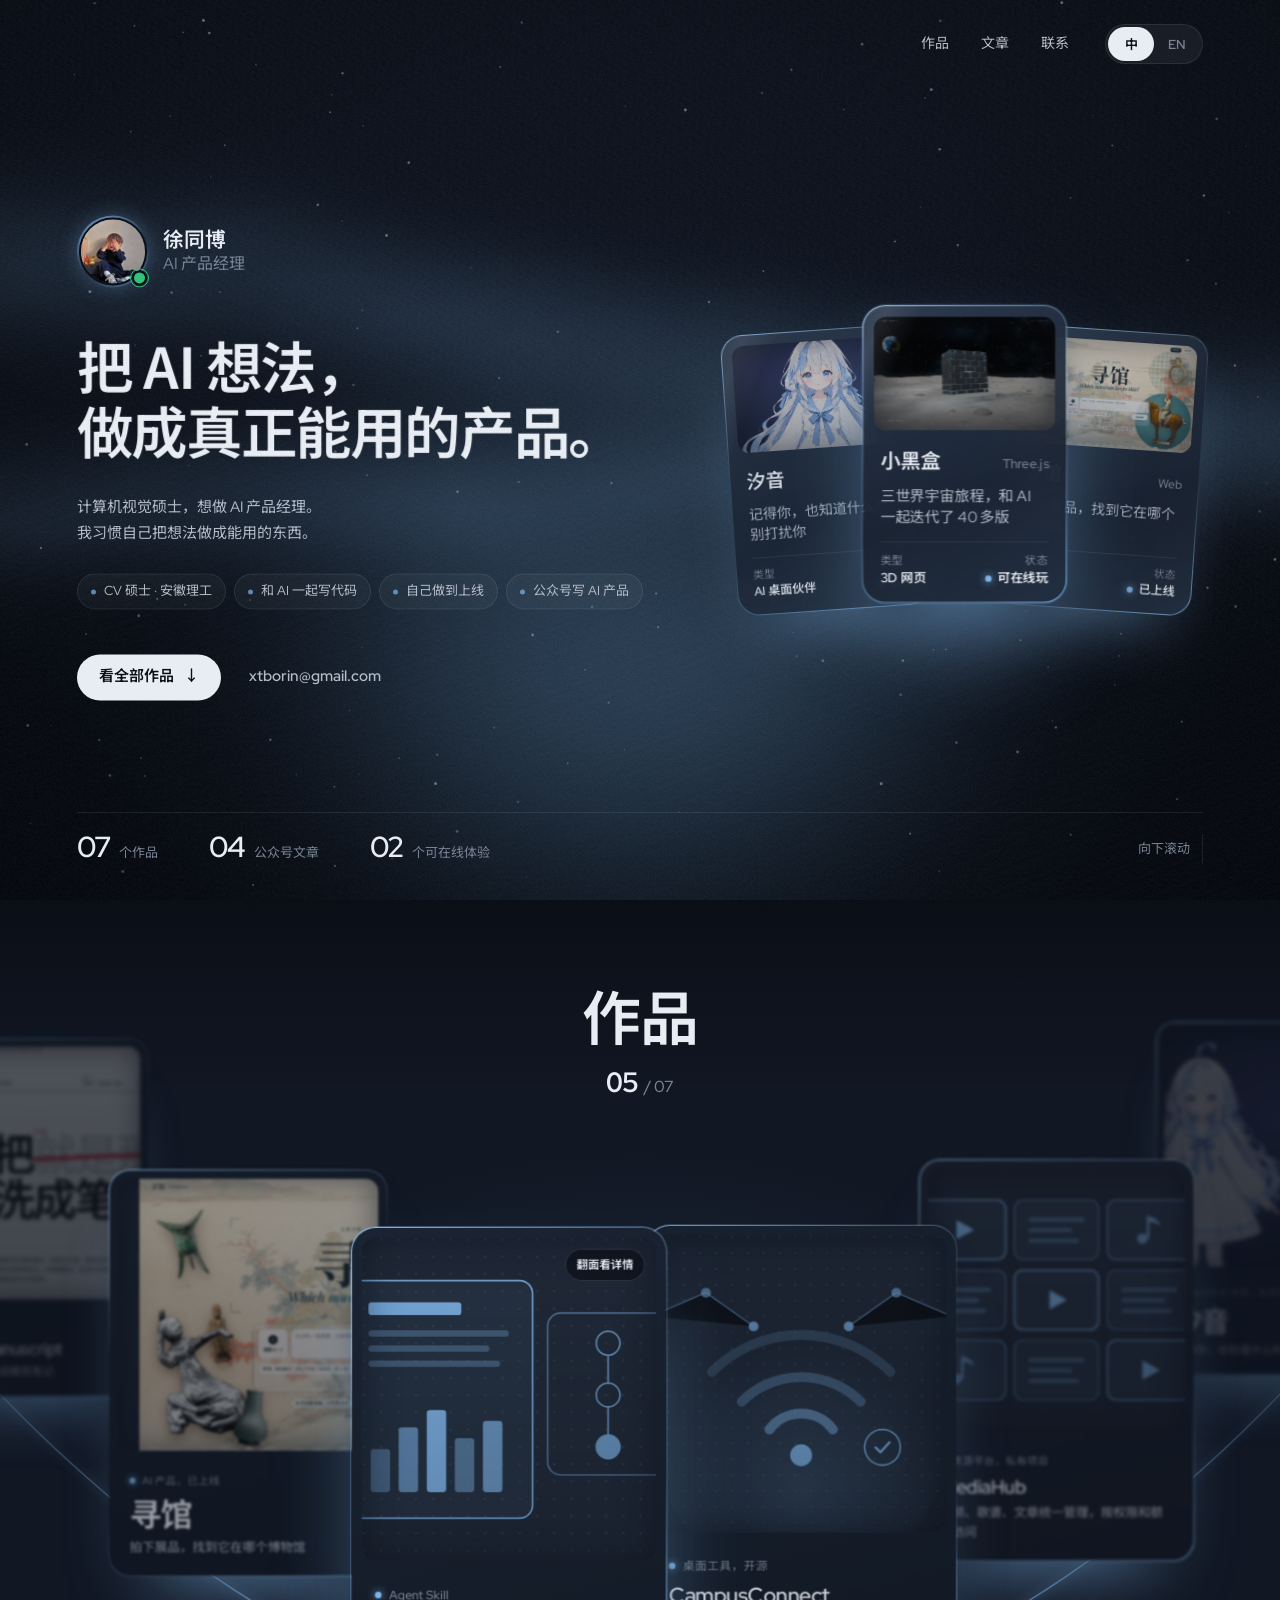
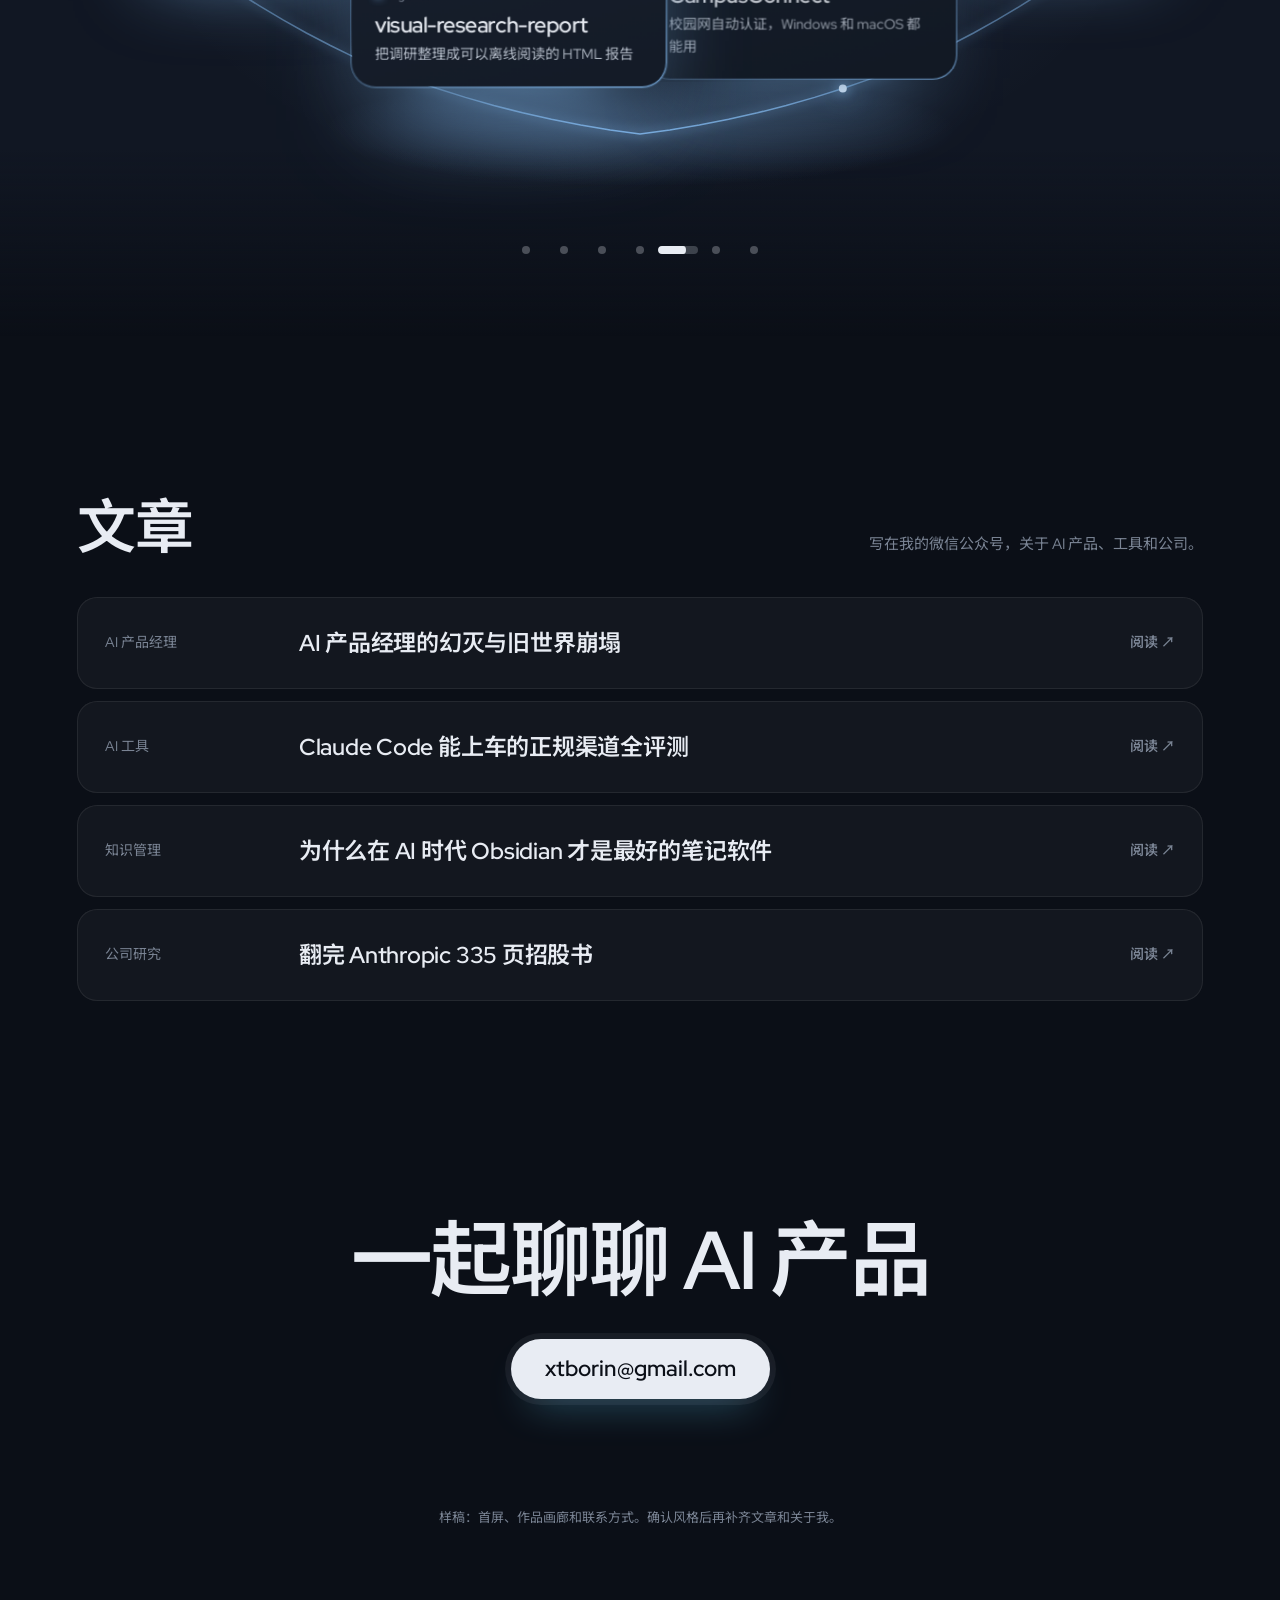
==== index.html @ d0016b47 "Merge latest personal website into profile repository" ====
<!doctype html>
<html lang="zh-CN" data-lang="zh">
<head>
  <meta charset="UTF-8">
  <meta name="viewport" content="width=device-width, initial-scale=1">
  <meta name="theme-color" content="#0B0F17">
  <title>徐同博 · AI 产品经理</title>
  <link rel="icon" href="assets/favicon.svg" type="image/svg+xml">
  <link rel="stylesheet" href="preview.css">
  <script>
    (function () {
      var q = new URLSearchParams(location.search).get('lang'), saved = null;
      try { saved = localStorage.getItem('lang'); } catch (e) {}
      var lang = (q || saved) === 'en' ? 'en' : 'zh';
      document.documentElement.dataset.lang = lang;
      document.documentElement.lang = lang === 'en' ? 'en' : 'zh-CN';
    })();
  </script>
  <script src="preview.js" defer></script>
</head>
<body>
  <canvas class="gl" aria-hidden="true"></canvas>
  <canvas class="stars" aria-hidden="true"></canvas>
  <div class="cursor" aria-hidden="true"><span class="cursor-dot"></span><span class="cursor-ring"><b class="cursor-label"></b></span></div>

  <header class="bar">
    <nav class="nav" aria-label="主导航">
      <a href="#work" data-i18n="navWork">作品</a>
      <a href="#writing" data-i18n="navWriting">文章</a>
      <a href="#contact" data-i18n="navContact">联系</a>
    </nav>
    <div class="lang" role="group" aria-label="语言 / Language">
      <span class="lang-thumb" aria-hidden="true"></span>
      <button type="button" data-set-lang="zh" aria-pressed="true">中</button>
      <button type="button" data-set-lang="en" aria-pressed="false">EN</button>
    </div>
  </header>

  <main id="top">
    <!-- 首屏：左侧是我（头像、定位、简介、标签），右侧是三张主打作品卡 -->
    <section class="hero">
      <div class="hero-left">
        <div class="hero-id">
          <span class="avatar-wrap"><img class="avatar" src="assets/avatar.jpg" alt="" width="64" height="64"><span class="pulse" aria-hidden="true"></span></span>
          <p><b data-i18n="brand">徐同博</b><span data-i18n="roleShort">AI 产品经理</span></p>
        </div>
        <h1 class="hero-title" data-i18n="headline">把 AI 想法，
做成真正能用的产品。</h1>
        <p class="hero-lead" data-i18n="lead">计算机视觉硕士，想做 AI 产品经理。
我习惯自己把想法做成能用的东西。</p>
        <ul class="tags">
          <li data-i18n="tag1">CV 硕士 · 安徽理工</li>
          <li data-i18n="tag2">和 AI 一起写代码</li>
          <li data-i18n="tag3">自己做到上线</li>
          <li data-i18n="tag4">公众号写 AI 产品</li>
        </ul>
        <div class="hero-actions">
          <a class="more-link" href="#work"><span data-i18n="ctaWork">看全部作品</span><i aria-hidden="true">↓</i></a>
          <a class="hero-mail" href="mailto:xtborin@gmail.com">xtborin@gmail.com</a>
        </div>
      </div>

      <div class="hero-strip">
        <ul class="stats">
          <li><b>07</b><span data-i18n="stWork">个作品</span></li>
          <li><b>04</b><span data-i18n="stWrite">公众号文章</span></li>
          <li><b>02</b><span data-i18n="stLive">个可在线体验</span></li>
        </ul>
        <a class="scroll-cue" href="#work"><span data-i18n="scrollCue">向下滚动</span><i aria-hidden="true"></i></a>
      </div>

      <div class="fan" aria-label="主打作品">
        <a class="gcard g-violet" href="#w-xiyin">
          <span class="gc-thumb gc-figure"><img src="assets/projects/xiyin.webp" alt="" width="619" height="1100" draggable="false"></span>
          <span class="gc-top"><b data-i18n="xyTitle">汐音</b><span class="gc-no">macOS</span></span>
          <span class="gc-mid" data-i18n="xyLine">记得你，也知道什么时候别打扰你</span>
          <span class="gc-meta"><span><small data-i18n="kType">类型</small><span data-i18n="tXy">AI 桌面伙伴</span></span><span><small data-i18n="kState">状态</small><em data-i18n="sPrivate">私有</em></span></span>
        </a>
        <a class="gcard g-silver" href="#w-heybox">
          <span class="gc-thumb"><img src="assets/projects/heybox-moon.webp" alt="" width="1600" height="1000" draggable="false"></span>
          <span class="gc-top"><b data-i18n="hbTitle">小黑盒</b><span class="gc-no">Three.js</span></span>
          <span class="gc-mid" data-i18n="hbLine">三世界宇宙旅程，和 AI 一起迭代了 40 多版</span>
          <span class="gc-meta"><span><small data-i18n="kType">类型</small><span data-i18n="tHb">3D 网页</span></span><span><small data-i18n="kState">状态</small><em data-i18n="sPlay">可在线玩</em></span></span>
        </a>
        <a class="gcard g-aqua" href="#w-xunguan">
          <span class="gc-thumb"><img src="assets/projects/xunguan-home.webp" alt="" width="1600" height="1000" draggable="false"></span>
          <span class="gc-top"><b data-i18n="xgTitle">寻馆</b><span class="gc-no">Web</span></span>
          <span class="gc-mid" data-i18n="xgLine">拍下展品，找到它在哪个博物馆</span>
          <span class="gc-meta"><span><small data-i18n="kType">类型</small><span data-i18n="tXg">AI 产品</span></span><span><small data-i18n="kState">状态</small><em data-i18n="sLive">已上线</em></span></span>
        </a>
</div>

    </section>

    <!-- 横向画廊：每个作品一张渐变玻璃卡 -->
    <section class="gallery" id="work" aria-labelledby="work-title">
      <div class="gallery-sticky">
        <div class="gallery-head">
          <h2 id="work-title" data-i18n="workTitle">作品</h2>
          <p class="counter" aria-hidden="true"><b class="counter-now">01</b><span>/ 07</span></p>
        </div>
        <svg class="rail" aria-hidden="true"><defs><linearGradient id="railg" x1="0" x2="1"><stop offset="0" stop-color="#7FB4E8" stop-opacity="0"/><stop offset=".5" stop-color="#7FB4E8" stop-opacity=".9"/><stop offset="1" stop-color="#7FB4E8" stop-opacity="0"/></linearGradient></defs><path class="rail-glow"/><path class="rail-path"/><circle class="rail-dot" r="4"/></svg>
        <div class="track">
          <article class="card card-lg g-violet" id="w-xiyin" data-key="xiyin" tabindex="0">
            <figure class="card-media media-figure"><img src="assets/projects/xiyin.webp" alt="" width="619" height="1100" draggable="false"></figure>
            <div class="card-text">
              <p class="card-tag" data-i18n="xyTag">macOS AI 伙伴，私有项目</p>
              <h3 data-i18n="xyTitle">汐音</h3>
              <p data-i18n="xyLine">记得你，也知道什么时候别打扰你</p>
            </div>
          </article>
          <article class="card card-lg g-silver" id="w-heybox" data-key="heybox" tabindex="0">
            <figure class="card-media"><img src="assets/projects/heybox-moon.webp" alt="" width="1600" height="1000" draggable="false"></figure>
            <div class="card-text">
              <p class="card-tag" data-i18n="hbTag">3D 网页，可在线玩</p>
              <h3 data-i18n="hbTitle">小黑盒</h3>
              <p data-i18n="hbLine">三世界宇宙旅程，和 AI 一起迭代了 40 多版</p>
            </div>
          </article>
          <article class="card g-pink" id="w-lecture" data-key="lecture" tabindex="0">
            <figure class="card-media"><img src="assets/projects/lecture-hero.webp" alt="" width="1600" height="1000" draggable="false"></figure>
            <div class="card-text">
              <p class="card-tag">Agent Skill</p>
              <h3>lecture-manuscript</h3>
              <p data-i18n="lmLine">把课堂逐字稿洗成精简笔记</p>
            </div>
          </article>
          <article class="card card-lg g-aqua" id="w-xunguan" data-key="xunguan" tabindex="0">
            <figure class="card-media"><img src="assets/projects/xunguan-home.webp" alt="" width="1600" height="1000" draggable="false"></figure>
            <div class="card-text">
              <p class="card-tag" data-i18n="xgTag">AI 产品，已上线</p>
              <h3 data-i18n="xgTitle">寻馆</h3>
              <p data-i18n="xgLine">拍下展品，找到它在哪个博物馆</p>
            </div>
          </article>
          <article class="card card-type g-lime" id="w-report" data-key="report" tabindex="0">
            <figure class="card-media cover-svg" aria-hidden="true"><svg viewBox="0 0 400 300" preserveAspectRatio="xMidYMid slice"><defs><pattern id="dotg1" width="16" height="16" patternUnits="userSpaceOnUse"><circle cx="2" cy="2" r="1" fill="#7FB4E8" opacity=".18"/></pattern></defs><rect width="400" height="300" fill="url(#dotg1)"/>
<g fill="none" stroke="#7FB4E8" stroke-width="1.5"><rect x="52" y="40" width="170" height="220" rx="12" fill="rgba(127,180,232,.06)"/><rect x="236" y="70" width="112" height="150" rx="12" opacity=".55"/></g>
<rect x="70" y="60" width="86" height="12" rx="3" fill="#7FB4E8"/><g fill="#7FB4E8" opacity=".35"><rect x="70" y="86" width="130" height="6" rx="3"/><rect x="70" y="100" width="112" height="6" rx="3"/><rect x="70" y="114" width="122" height="6" rx="3"/></g>
<g fill="#7FB4E8"><rect x="72" y="196" width="18" height="40" rx="3" opacity=".45"/><rect x="98" y="176" width="18" height="60" rx="3" opacity=".7"/><rect x="124" y="160" width="18" height="76" rx="3"/><rect x="150" y="186" width="18" height="50" rx="3" opacity=".55"/><rect x="176" y="170" width="18" height="66" rx="3" opacity=".8"/></g>
<g stroke="#7FB4E8" stroke-width="1.5" fill="none" opacity=".8"><circle cx="292" cy="98" r="11"/><circle cx="292" cy="146" r="11"/><circle cx="292" cy="194" r="11" fill="#7FB4E8"/><path d="M292 109v26M292 157v26"/></g></svg></figure>
            <div class="card-text">
              <p class="card-tag">Agent Skill</p>
              <h3>visual-research-report</h3>
              <p data-i18n="vrLine">把调研整理成可以离线阅读的 HTML 报告</p>
            </div>
          </article>
          <article class="card card-type g-yellow" id="w-campus" data-key="campus" tabindex="0">
            <figure class="card-media cover-svg" aria-hidden="true"><svg viewBox="0 0 400 300" preserveAspectRatio="xMidYMid slice"><defs><pattern id="dotg2" width="16" height="16" patternUnits="userSpaceOnUse"><circle cx="2" cy="2" r="1" fill="#7FB4E8" opacity=".18"/></pattern><radialGradient id="wg" cx="50%" cy="70%" r="50%"><stop offset="0" stop-color="#7FB4E8" stop-opacity=".22"/><stop offset="1" stop-color="#7FB4E8" stop-opacity="0"/></radialGradient></defs><rect width="400" height="300" fill="url(#dotg2)"/><circle cx="200" cy="200" r="150" fill="url(#wg)"/>
<g fill="none" stroke="#7FB4E8" stroke-linecap="round"><path d="M140 168a85 85 0 0 1 120 0" stroke-width="10" opacity=".35"/><path d="M110 138a127 127 0 0 1 180 0" stroke-width="10" opacity=".22"/><path d="M168 196a40 40 0 0 1 64 0" stroke-width="10" opacity=".6"/></g><circle cx="200" cy="222" r="11" fill="#7FB4E8"/>
<g stroke="#7FB4E8" stroke-width="1.3" opacity=".55"><path d="M48 82L104 58L152 92M248 92L296 58L352 82"/></g><g fill="#7FB4E8"><circle cx="48" cy="82" r="5"/><circle cx="104" cy="58" r="5" opacity=".6"/><circle cx="152" cy="92" r="5" opacity=".8"/><circle cx="248" cy="92" r="5" opacity=".8"/><circle cx="296" cy="58" r="5" opacity=".6"/><circle cx="352" cy="82" r="5"/></g>
<g transform="translate(282 214)"><circle r="18" fill="none" stroke="#7FB4E8" stroke-width="1.5"/><path d="M-7 0l5 5l9-10" fill="none" stroke="#7FB4E8" stroke-width="2.4" stroke-linecap="round" stroke-linejoin="round"/></g></svg></figure>
            <div class="card-text">
              <p class="card-tag" data-i18n="ccTag">桌面工具，开源</p>
              <h3>CampusConnect</h3>
              <p data-i18n="ccLine">校园网自动认证，Windows 和 macOS 都能用</p>
            </div>
          </article>
          <article class="card card-type g-mist" data-key="media" tabindex="0">
            <figure class="card-media cover-svg" aria-hidden="true"><svg viewBox="0 0 400 300" preserveAspectRatio="xMidYMid slice"><rect x="46" y="36" width="96" height="68" rx="10" fill="rgba(127,180,232,.07)" stroke="#7FB4E8" stroke-opacity=".9" stroke-width="1.4"/><path d="M86 59L106 70L86 81Z" fill="#7FB4E8" opacity=".9"/><rect x="152" y="36" width="96" height="68" rx="10" fill="rgba(127,180,232,.07)" stroke="#7FB4E8" stroke-opacity=".45" stroke-width="1.4"/><g fill="#7FB4E8" opacity="0.32"><rect x="168" y="56" width="64" height="5" rx="2.5"/><rect x="168" y="68" width="50" height="5" rx="2.5"/><rect x="168" y="80" width="58" height="5" rx="2.5"/></g><rect x="258" y="36" width="96" height="68" rx="10" fill="rgba(127,180,232,.07)" stroke="#7FB4E8" stroke-opacity=".6" stroke-width="1.4"/><g fill="#7FB4E8" opacity=".6"><circle cx="298" cy="80" r="6"/><rect x="303" y="54" width="3" height="26"/><path d="M305 54q12 4 14 12q-6-5-14-5z"/></g><rect x="46" y="116" width="96" height="68" rx="10" fill="rgba(127,180,232,.07)" stroke="#7FB4E8" stroke-opacity=".5" stroke-width="1.4"/><g fill="#7FB4E8" opacity="0.35"><rect x="62" y="136" width="64" height="5" rx="2.5"/><rect x="62" y="148" width="50" height="5" rx="2.5"/><rect x="62" y="160" width="58" height="5" rx="2.5"/></g><rect x="152" y="116" width="96" height="68" rx="10" fill="rgba(127,180,232,.07)" stroke="#7FB4E8" stroke-opacity=".95" stroke-width="1.4"/><path d="M192 139L212 150L192 161Z" fill="#7FB4E8" opacity=".95"/><rect x="258" y="116" width="96" height="68" rx="10" fill="rgba(127,180,232,.07)" stroke="#7FB4E8" stroke-opacity=".4" stroke-width="1.4"/><g fill="#7FB4E8" opacity="0.28"><rect x="274" y="136" width="64" height="5" rx="2.5"/><rect x="274" y="148" width="50" height="5" rx="2.5"/><rect x="274" y="160" width="58" height="5" rx="2.5"/></g><rect x="46" y="196" width="96" height="68" rx="10" fill="rgba(127,180,232,.07)" stroke="#7FB4E8" stroke-opacity=".6" stroke-width="1.4"/><g fill="#7FB4E8" opacity=".6"><circle cx="86" cy="240" r="6"/><rect x="91" y="214" width="3" height="26"/><path d="M93 214q12 4 14 12q-6-5-14-5z"/></g><rect x="152" y="196" width="96" height="68" rx="10" fill="rgba(127,180,232,.07)" stroke="#7FB4E8" stroke-opacity=".45" stroke-width="1.4"/><g fill="#7FB4E8" opacity="0.32"><rect x="168" y="216" width="64" height="5" rx="2.5"/><rect x="168" y="228" width="50" height="5" rx="2.5"/><rect x="168" y="240" width="58" height="5" rx="2.5"/></g><rect x="258" y="196" width="96" height="68" rx="10" fill="rgba(127,180,232,.07)" stroke="#7FB4E8" stroke-opacity=".8" stroke-width="1.4"/><path d="M298 219L318 230L298 241Z" fill="#7FB4E8" opacity=".8"/></svg></figure>
            <div class="card-text">
              <p class="card-tag" data-i18n="mhTag">资源平台，私有项目</p>
              <h3>MediaHub</h3>
              <p data-i18n="mhLine">视频、歌谱、文章统一管理，按权限和额度访问</p>
            </div>
          </article>
        </div>
        <div class="floor" aria-hidden="true"><div class="mirror"><img alt="" src="assets/projects/heybox-moon.webp"></div></div>
        <div class="dots" aria-label="选择作品"></div>
      </div>
    </section>

    <!-- 文章：发在微信公众号 -->
    <section class="writing" id="writing" aria-labelledby="writing-title">
      <div class="writing-head">
        <h2 id="writing-title" data-i18n="writingTitle">文章</h2>
        <p data-i18n="writingSub">写在我的微信公众号，关于 AI 产品、工具和公司。</p>
      </div>
      <ol class="articles">
        <li><a class="article" href="https://mp.weixin.qq.com/s/xaE4N5pzvhqohViHwmlHbg" target="_blank" rel="noopener noreferrer"><span class="a-topic" data-i18n="tp1">AI 产品经理</span><span class="a-title">AI 产品经理的幻灭与旧世界崩塌</span><span class="a-read"><span data-i18n="read">阅读</span> ↗</span></a></li>
        <li><a class="article" href="https://mp.weixin.qq.com/s/UxXXmakDibp9JJj6A-B_Ow" target="_blank" rel="noopener noreferrer"><span class="a-topic" data-i18n="tp2">AI 工具</span><span class="a-title">Claude Code 能上车的正规渠道全评测</span><span class="a-read"><span data-i18n="read">阅读</span> ↗</span></a></li>
        <li><a class="article" href="https://mp.weixin.qq.com/s/ee-FGK-JbAx2Gma1YzCbXA" target="_blank" rel="noopener noreferrer"><span class="a-topic" data-i18n="tp3">知识管理</span><span class="a-title">为什么在 AI 时代 Obsidian 才是最好的笔记软件</span><span class="a-read"><span data-i18n="read">阅读</span> ↗</span></a></li>
        <li><a class="article" href="https://mp.weixin.qq.com/s/hTH5tWA1_2i25GKrkgDlOA" target="_blank" rel="noopener noreferrer"><span class="a-topic" data-i18n="tp4">公司研究</span><span class="a-title">翻完 Anthropic 335 页招股书</span><span class="a-read"><span data-i18n="read">阅读</span> ↗</span></a></li>
      </ol>
    </section>

    <section class="contact" id="contact" aria-labelledby="contact-title">
      <h2 id="contact-title" data-i18n="contactTitle">一起聊聊 AI 产品</h2>
      <a class="mail magnetic" href="mailto:xtborin@gmail.com">xtborin@gmail.com</a>
      <p class="note" data-i18n="note">样稿：首屏、作品画廊和联系方式。确认风格后再补齐文章和关于我。</p>
    </section>
  </main>
</body>
</html>
---- preview.css ----
/* ============================================================
   字体：均为 SIL Open Font License 1.1，可免费商用
   思源黑体 Noto Sans SC（中文）
   Red Hat Display（英文与数字）
   按页面用字子集化，存放在 assets/fonts/
   ============================================================ */
@font-face { font-family: 'Noto Sans SC'; src: url('assets/fonts/notosanssc-regular.woff2') format('woff2'); font-weight: 400; font-display: swap; }
@font-face { font-family: 'Noto Sans SC'; src: url('assets/fonts/notosanssc-semibold.woff2') format('woff2'); font-weight: 600; font-display: block; }
@font-face { font-family: 'Red Hat Display'; src: url('assets/fonts/redhatdisplay.woff2') format('woff2'); font-weight: 400 800; font-display: block; }

/* 中性浅灰 · 磨砂玻璃 · 细彩边 */
:root {
  --bg: #0B0F17;
  --bg-2: #111723;
  --card: #18202D;
  --ink: #E8ECF3;
  --ink-2: #B4BCC8;
  --muted: #7A8494;
  --line: rgba(232, 236, 243, .09);
  --dark-ink: #0B0F17;
  --sans: 'Red Hat Display', 'Noto Sans SC', 'PingFang SC', 'Microsoft YaHei', sans-serif;
  color-scheme: dark;
}
/* 每个作品一个“边缘色”，只出现在卡片边缘和极淡的投影里 */
.g-pink { --edge: #7FB4E8; }
.g-violet { --edge: #7FB4E8; }
.g-aqua { --edge: #7FB4E8; }
.g-lime { --edge: #7FB4E8; }
.g-silver { --edge: #7FB4E8; }
.g-yellow { --edge: #7FB4E8; }
.g-mist { --edge: #7FB4E8; }

* { box-sizing: border-box; }
body, h1, h2, h3, p, figure { margin: 0; }
html { background: var(--bg); }
body { min-width: 320px; background: var(--bg); color: var(--ink); font: 400 16px/1.7 var(--sans); -webkit-font-smoothing: antialiased; overflow-x: hidden; }
a { color: inherit; text-decoration: none; }
img { display: block; max-width: 100%; height: auto; user-select: none; -webkit-user-drag: none; }
:focus-visible { outline: 2px solid var(--ink); outline-offset: 5px; border-radius: 12px; }
::selection { background: #5CC8F0; color: var(--dark-ink); }

.gl, .stars { position: fixed; inset: 0; width: 100%; height: 100%; z-index: 0; pointer-events: none; }
.stars { z-index: 1; }
.bar, main { position: relative; z-index: 2; }
.bar::before { content: ''; position: absolute; inset: 0; z-index: -1; background: rgba(11, 15, 23, .62); backdrop-filter: blur(16px) saturate(1.2); -webkit-backdrop-filter: blur(16px) saturate(1.2); box-shadow: 0 1px 0 var(--line); opacity: 0; transition: opacity .4s; }
.bar.is-scrolled::before { opacity: 1; }

/* ---------- 顶栏 ---------- */
.bar { position: fixed; top: 0; left: 0; right: 0; z-index: 10; display: flex; align-items: center; justify-content: flex-end; gap: 36px; padding: 24px 6vw; }
.brand { margin-right: auto; font-weight: 600; font-size: 17px; letter-spacing: -.01em; }
[data-lang="en"] .brand { font-weight: 700; letter-spacing: -.005em; word-spacing: .08em; }
.nav { display: flex; gap: 32px; font-size: 14px; font-weight: 500; color: var(--ink-2); }
.nav a { position: relative; }
.nav a::after { content: ''; position: absolute; left: 0; right: 0; bottom: -4px; height: 1.5px; background: var(--ink); transform: scaleX(0); transform-origin: left; transition: transform .35s cubic-bezier(.2,.7,.2,1); }
.nav a:hover::after { transform: scaleX(1); }
.lang { position: relative; display: grid; grid-template-columns: 1fr 1fr; padding: 3px; border-radius: 999px; background: rgba(232, 236, 243, .06); box-shadow: inset 0 0 0 1px var(--line); backdrop-filter: blur(12px); -webkit-backdrop-filter: blur(12px); }
.lang button { position: relative; z-index: 1; min-width: 46px; min-height: 34px; border: 0; background: none; border-radius: 999px; cursor: pointer; font: 600 13px/1 var(--sans); color: var(--muted); transition: color .3s; }
.lang button[aria-pressed="true"] { color: var(--dark-ink); }
.lang-thumb { position: absolute; top: 3px; bottom: 3px; left: 3px; width: calc(50% - 3px); border-radius: 999px; background: var(--ink); transition: transform .5s cubic-bezier(.65,0,.25,1); }
[data-lang="en"] .lang-thumb { transform: translateX(100%); }

/* ---------- 首屏 ---------- */
.hero { position: relative; height: 100vh; height: 100svh; min-height: 540px; overflow: hidden; }
/* 左栏：我。右栏（.fan）：三张作品卡 */
.hero-left { position: absolute; left: 6vw; top: calc(50% + 8px); transform: translateY(-50%); width: min(45vw, 720px); display: flex; flex-direction: column; align-items: flex-start; }
.hero-id { display: flex; align-items: center; gap: 14px; }
.avatar-wrap { position: relative; flex: none; width: clamp(52px, 8vh, 72px); height: clamp(52px, 8vh, 72px); border-radius: 50%; padding: 2px; background: linear-gradient(150deg, rgba(127, 180, 232, .9), rgba(127, 180, 232, .08) 55%, rgba(127, 180, 232, .5)); box-shadow: 0 0 24px -6px rgba(127, 180, 232, .55); }
.avatar-wrap .avatar { width: 100%; height: 100%; border-radius: 50%; object-fit: cover; border: 2px solid var(--bg); }
.avatar-wrap .pulse { position: absolute; right: 2px; bottom: 2px; width: 11px; height: 11px; border: 2px solid var(--bg); box-sizing: content-box; }
.avatar-wrap .pulse::after { inset: -4px; }
.hero-id p { display: flex; flex-direction: column; line-height: 1.3; }
.hero-id b { font-size: clamp(17px, 2.3vh, 21px); font-weight: 600; color: var(--ink); }
.hero-id span { font-size: clamp(13px, 1.8vh, 16px); color: var(--muted); }
.pulse { position: relative; width: 7px; height: 7px; border-radius: 50%; background: #34C27A; }
.pulse::after { content: ''; position: absolute; inset: -5px; border-radius: 50%; border: 1px solid #34C27A; animation: pulse 2.6s ease-out infinite; }
@keyframes pulse { from { transform: scale(.5); opacity: 1; } to { transform: scale(1.6); opacity: 0; } }
/* 主标题：一句定位。WebGL 会按这里的位置和字号重绘，并加液态扭动 */
.hero-title { margin-top: clamp(22px, 5vh, 48px); white-space: pre; font-weight: 600; font-size: clamp(38px, min(4.4vw, 9.6vh), 86px); line-height: 1.16; letter-spacing: -.025em; color: var(--ink); text-align: left; }
[data-lang="en"] .hero-title { font-weight: 700; letter-spacing: -.04em; line-height: 1.08; font-size: clamp(32px, min(3.6vw, 8vh), 70px); }
.gl-on .hero-title { color: transparent; }
.hero-lead { margin-top: clamp(16px, 3.6vh, 34px); max-width: 34em; white-space: pre-line; font-size: clamp(15px, 1.1vw, 17px); line-height: 1.7; color: var(--ink-2); }
/* 首屏底部信息条：真实数字 + 滚动提示 */
.hero-strip { position: absolute; left: 6vw; right: 6vw; bottom: clamp(18px, 4vh, 40px); display: flex; justify-content: space-between; align-items: flex-end; padding-top: clamp(12px, 2.2vh, 20px); border-top: 1px solid var(--line); }
.stats { list-style: none; margin: 0; padding: 0; display: flex; gap: clamp(28px, 4vw, 64px); }
.stats li { display: flex; align-items: baseline; gap: 8px; font-size: 13px; color: var(--muted); }
.stats b { font: 600 clamp(22px, 3.2vh, 30px)/1 "Red Hat Display", var(--sans); letter-spacing: -.02em; color: var(--ink); }
.scroll-cue { display: inline-flex; align-items: center; gap: 12px; font-size: 13px; color: var(--muted); transition: color .3s; }
.scroll-cue:hover { color: var(--ink); }
.scroll-cue i { position: relative; width: 1px; height: 30px; background: var(--line); overflow: hidden; }
.scroll-cue i::after { content: ''; position: absolute; left: 0; top: -40%; width: 1px; height: 40%; background: #7FB4E8; animation: cue 2.2s cubic-bezier(.6,0,.3,1) infinite; }
@keyframes cue { to { top: 100%; } }
/* 个性化标签 */
.tags { list-style: none; margin: clamp(14px, 3vh, 28px) 0 0; padding: 0; display: flex; flex-wrap: wrap; gap: 8px; }
.tags li { display: inline-flex; align-items: center; gap: 8px; padding: 7px 14px; border-radius: 999px; background: rgba(232, 236, 243, .04); box-shadow: inset 0 0 0 1px var(--line); font-size: 13px; color: var(--ink-2); transition: box-shadow .3s, color .3s, transform .3s; }
.tags li::before { content: ''; width: 5px; height: 5px; border-radius: 50%; background: #7FB4E8; opacity: .7; }
.tags li:hover { color: var(--ink); box-shadow: inset 0 0 0 1px rgba(127, 180, 232, .5); transform: translateY(-2px); }
.hero-actions { display: flex; align-items: center; gap: 28px; margin-top: clamp(22px, 5vh, 48px); }

/* 三张主打作品卡：单色磨砂玻璃 + 细彩边 */
.fan { position: absolute; left: 72vw; top: calc(50% + 4px); width: 0; height: 0; }
@media (min-width: 761px) and (max-width: 1180px) {
  .hero-left { width: 46vw; }
  .hero-title { font-size: min(4.3vw, 9vh); }
  [data-lang="en"] .hero-title { font-size: min(3.5vw, 7.6vh); }
  .fan { left: 74vw; }
  .gcard { --w: min(23vw, 40vh); }
  .gc-mid { font-size: 13px; }
}
.gcard {
  --x: 0px; --y: 0px; --r: 0deg; --s: 1; --w: clamp(210px, min(19vw, 40vh), 340px);
  position: absolute; left: 0; top: 0; width: var(--w); margin-left: calc(var(--w) / -2);
  display: flex; flex-direction: column; padding: 10px 10px 14px; border-radius: 22px; color: var(--ink);
  border: 1px solid transparent;
  background:
    linear-gradient(160deg, rgba(30, 39, 55, .86), rgba(18, 24, 35, .82)) padding-box,
    linear-gradient(155deg, color-mix(in srgb, var(--edge) 80%, #fff) 0%, rgba(255, 255, 255, .06) 38%, rgba(255, 255, 255, .04) 62%, var(--edge) 100%) border-box;
  backdrop-filter: blur(20px) saturate(1.3); -webkit-backdrop-filter: blur(20px) saturate(1.3);
  box-shadow: 0 34px 60px -26px color-mix(in srgb, var(--edge) 55%, transparent), 0 14px 30px -18px rgba(0, 0, 0, .6);
  transform: translate3d(var(--x), var(--y), 0) rotate(var(--r)) scale(var(--s));
  transition: transform .75s cubic-bezier(.2,.8,.2,1), box-shadow .5s, opacity .4s;
  will-change: transform; overflow: hidden;
}
.gcard::after { /* 跟着鼠标的斜向高光 */
  content: ''; position: absolute; inset: -40%; pointer-events: none;
  background: linear-gradient(115deg, transparent 44%, rgba(255, 255, 255, .09) 50%, transparent 56%);
  transform: translateX(var(--shine, -40%)); transition: transform 1s cubic-bezier(.2,.8,.2,1);
}
/* 焦点卡：深底上唯一的一张亮卡 */
.gcard.is-light {
  color: var(--dark-ink);
  background:
    linear-gradient(160deg, rgba(244, 246, 250, .97), rgba(226, 232, 240, .94)) padding-box,
    linear-gradient(155deg, #FFFFFF 0%, var(--edge) 50%, rgba(255, 255, 255, .7) 75%, var(--edge) 100%) border-box;
  box-shadow: 0 40px 80px -24px color-mix(in srgb, var(--edge) 70%, transparent), 0 16px 34px -18px rgba(0, 0, 0, .7);
}
.gcard.is-light::after { background: linear-gradient(115deg, transparent 44%, rgba(255, 255, 255, .6) 50%, transparent 56%); }
.gcard.is-dim { opacity: .85; }
/* 焦点卡：同样是深色玻璃，靠更亮的边缘光和更强的晕光突出 */
.gcard.is-focus {
  background:
    linear-gradient(160deg, rgba(34, 45, 63, .9), rgba(20, 27, 40, .86)) padding-box,
    linear-gradient(155deg, color-mix(in srgb, var(--edge) 60%, #fff) 0%, color-mix(in srgb, var(--edge) 35%, transparent) 30%, rgba(255, 255, 255, .05) 60%, var(--edge) 100%) border-box;
  box-shadow: 0 0 0 1px color-mix(in srgb, var(--edge) 25%, transparent), 0 46px 90px -24px color-mix(in srgb, var(--edge) 75%, transparent), 0 18px 34px -16px rgba(0, 0, 0, .7);
}
/* 外圆角 22 = 内圆角 12 + 内边距 10 */
.gc-thumb { position: relative; display: block; aspect-ratio: 16 / 10; border-radius: 12px; overflow: hidden; background: #222B3A; }
.gc-thumb img { width: 100%; height: 100%; object-fit: cover; object-position: left top; }
/* 缩略图四周轻压暗，让截图融进深色卡片 */
.gc-thumb::after, .card-media::after { content: ''; position: absolute; inset: 0; pointer-events: none; border-radius: inherit; box-shadow: inset 0 0 36px rgba(11, 15, 23, .55); background: linear-gradient(180deg, rgba(11, 15, 23, .08), rgba(11, 15, 23, .28)); }
.gc-figure { background: radial-gradient(70% 70% at 50% 35%, #3A3F6E, #1A2033); }
.gc-figure img { object-fit: cover; object-position: center 12%; }
.gc-top { position: relative; display: flex; justify-content: space-between; align-items: baseline; margin: 14px 6px 0; }
.gc-top b { font-size: 19px; font-weight: 600; letter-spacing: -.01em; }
.gc-no { font-size: 12px; font-weight: 500; color: var(--muted); }
.is-light .gc-no { color: #5E6776; }
.gc-mid { position: relative; margin: 6px 6px 0; min-height: 2.9em; font-size: 14px; line-height: 1.45; color: var(--ink-2); }
.is-light .gc-mid { color: #2E3644; }
.gc-meta { position: relative; display: flex; justify-content: space-between; margin: 12px 6px 0; padding-top: 10px; border-top: 1px solid var(--line); font-size: 12px; font-weight: 600; line-height: 1.3; }
.is-light .gc-meta { border-top-color: rgba(11, 15, 23, .1); }
.gc-meta > span:last-child { text-align: right; }
.gc-meta small { display: block; margin-bottom: 3px; font-size: 10.5px; font-weight: 400; color: var(--muted); }
.is-light .gc-meta small { color: #5E6776; }
.gc-meta em { font-style: normal; display: inline-flex; align-items: center; gap: 6px; }
.gc-meta em::before { content: ''; width: 6px; height: 6px; border-radius: 50%; background: var(--edge); box-shadow: 0 0 8px var(--edge); }


.more-link { display: inline-flex; align-items: center; gap: 10px; min-height: 46px; padding: 0 22px; border-radius: 999px; background: var(--ink); color: var(--dark-ink); font-size: 15px; font-weight: 600; transition: transform .3s, box-shadow .3s; }
.more-link i { font-style: normal; display: inline-block; animation: nudge 2s ease-in-out infinite; }
@keyframes nudge { 0%, 100% { transform: translateY(0); } 50% { transform: translateY(3px); } }
.more-link:hover { transform: translateY(-2px); box-shadow: 0 12px 30px -10px rgba(127, 180, 232, .6); }
.hero-mail { font-size: 15px; font-weight: 600; color: var(--ink-2); }
.hero-mail:hover { color: var(--ink); text-decoration: underline; text-underline-offset: 4px; }

/* 换语言时 DOM 文字的过渡 */
[data-i18n] { transition: opacity .3s ease, filter .3s ease; }
.is-switching [data-i18n] { opacity: 0; filter: blur(8px); }

/* ---------- 横向画廊 ---------- */
.gallery { position: relative; padding: 10vh 0 8vh; background: linear-gradient(180deg, transparent 0, var(--bg-2) 18%, var(--bg-2) 82%, transparent 100%); }
.gallery-sticky { position: relative; overflow-x: clip; overflow-y: visible; cursor: grab; user-select: none; -webkit-user-select: none; }
.gallery-sticky.is-dragging { cursor: grabbing; }
.gallery-head { position: relative; z-index: 120; padding: 0 6vw; display: flex; flex-direction: column; align-items: center; gap: 10px; text-align: center; }
.gallery-head h2 { font-weight: 600; font-size: clamp(40px, 4.6vw, 68px); line-height: 1; letter-spacing: -.02em; }
[data-lang="en"] .gallery-head h2 { font-weight: 700; letter-spacing: -.04em; }
.counter { font-size: 16px; font-weight: 500; color: var(--muted); }
.counter b { font-weight: 700; font-size: 28px; letter-spacing: -.03em; color: var(--ink); margin-right: 6px; font-variant-numeric: tabular-nums; }

.track { position: relative; height: 54vh; min-height: 420px; margin-top: 120px; perspective: 1800px; perspective-origin: 50% 20%; transform-style: preserve-3d; touch-action: pan-y; }
.track .card, .track .card-lg { position: absolute; left: 50%; top: 0; --cw: clamp(250px, 26vw, 420px); width: var(--cw); height: 100%; min-height: 0; margin-left: calc(var(--cw) / -2); will-change: transform; transform-origin: 50% 50%; }
.track .card::after { content: ''; position: absolute; inset: 0; border-radius: inherit; background: #0B0F17; opacity: var(--dim, 0); pointer-events: none; transition: opacity .2s; }
.track .card.is-front { box-shadow: 0 0 0 1px color-mix(in srgb, var(--edge) 35%, transparent), 0 60px 110px -40px color-mix(in srgb, var(--edge) 80%, transparent), 0 20px 40px -20px rgba(0, 0, 0, .7); }
.track .card:not(.is-front) { cursor: pointer; }
.rail { position: absolute; left: 0; top: 0; width: 100%; height: 100%; z-index: 0; overflow: visible; pointer-events: none; }
.rail-path { fill: none; stroke: url(#railg); stroke-width: 1.5; }
.rail-glow { fill: none; stroke: url(#railg); stroke-width: 10; opacity: .18; filter: blur(4px); }
.rail-dot { fill: #E3EEFA; filter: drop-shadow(0 0 6px #7FB4E8) drop-shadow(0 0 14px #7FB4E8); transition: opacity .4s; }
.gallery-sticky::before { content: ''; position: absolute; left: 50%; top: 18%; width: min(1100px, 80vw); height: 75%; transform: translateX(-50%); background: radial-gradient(closest-side, rgba(127, 180, 232, .14), transparent); pointer-events: none; }
.track { z-index: 1; }
.cover-svg { background: linear-gradient(160deg, #1B2536, #111823); }
.cover-svg svg { position: absolute; inset: 0; width: 100%; height: 100%; display: block; }
.dots { display: flex; justify-content: center; gap: 10px; margin-top: 4px; }
/* 翻面 */
/* 轨道本身不参与点击判定，否则在 3D 空间里会挡住退到后面的卡片 */
.track { pointer-events: none; }
.track .card { transform-style: preserve-3d; pointer-events: auto; }
.track .card-type { overflow: visible; }
.track .card .card-media, .track .card .card-text, .track .card .card-glyph { backface-visibility: hidden; -webkit-backface-visibility: hidden; }
.track .card.is-front::after { opacity: 0; }
.card-back {
  position: absolute; inset: 0; z-index: 3; display: flex; flex-direction: column;
  border-radius: inherit; transform: rotateY(180deg) translateZ(1px); backface-visibility: hidden; -webkit-backface-visibility: hidden;
  background: linear-gradient(165deg, #1D2636, #121924); box-shadow: inset 0 0 0 1px color-mix(in srgb, var(--edge) 35%, transparent);
  overflow: hidden; cursor: pointer;
}
.track .card.is-flipped { cursor: pointer; }
/* 背面排版都按 --k 缩放，JS 会在放不下时把 --k 调小，保证不出现滚动条 */
.card-back { --k: 1; padding: calc(clamp(22px, 2.6vw, 40px) * var(--k)); }
.cb-label { display: inline-flex; align-items: center; gap: 8px; font-size: calc(13px * var(--k)); color: var(--muted); }
.cb-label::before { content: ''; width: 7px; height: 7px; border-radius: 50%; background: var(--edge); box-shadow: 0 0 10px var(--edge); }
.cb-title { margin-top: calc(8px * var(--k)); font-weight: 600; font-size: calc(clamp(24px, 2.2vw, 36px) * var(--k)); line-height: 1.1; letter-spacing: -.02em; }
.cb-facts { list-style: none; margin: calc(18px * var(--k)) 0 0; padding: 0; display: grid; gap: calc(10px * var(--k)); }
.cb-facts li { position: relative; padding-left: 18px; font-size: calc(clamp(14px, 1vw, 16px) * var(--k)); line-height: 1.55; color: var(--ink-2); }
.cb-facts li::before { content: ''; position: absolute; left: 0; top: .72em; width: 8px; height: 2px; border-radius: 2px; background: var(--edge); }
.cb-stack { margin-top: auto; padding-top: calc(16px * var(--k)); font-size: calc(14px * var(--k)); color: var(--ink-2); }
.cb-stack span { display: block; margin-bottom: 4px; font-size: calc(12px * var(--k)); color: var(--muted); }
.cb-links { display: flex; flex-wrap: wrap; align-items: center; gap: 8px; margin-top: calc(12px * var(--k)); }
.cb-link { display: inline-flex; align-items: center; min-height: calc(40px * var(--k)); padding: 0 calc(16px * var(--k)); border-radius: 999px; background: rgba(232, 236, 243, .08); box-shadow: inset 0 0 0 1px rgba(232, 236, 243, .16); font-size: calc(14px * var(--k)); font-weight: 600; transition: background .25s, box-shadow .25s; }
.cb-link:hover { background: color-mix(in srgb, var(--edge) 22%, transparent); box-shadow: inset 0 0 0 1px color-mix(in srgb, var(--edge) 60%, transparent); }
.cb-private { font-size: calc(14px * var(--k)); color: var(--muted); }
.cb-close { margin-left: auto; min-height: calc(40px * var(--k)); padding: 0 6px; border: 0; background: none; color: var(--muted); font: 600 calc(14px * var(--k))/1 var(--sans); cursor: pointer; }
.cb-close:hover { color: var(--ink); }
.card-hint { position: absolute; right: 22px; top: 22px; z-index: 2; padding: 7px 12px; border-radius: 999px; background: rgba(11, 15, 23, .7); box-shadow: inset 0 0 0 1px rgba(232, 236, 243, .14); font-size: 12px; font-weight: 600; color: var(--ink); opacity: 0; transform: translateY(-4px); transition: opacity .35s, transform .35s; backface-visibility: hidden; -webkit-backface-visibility: hidden; pointer-events: none; }
.track .card.is-front:not(.is-flipped) .card-hint { opacity: 1; transform: none; }
.track .card.is-front:not(.is-flipped) { cursor: pointer; }
/* 跟着鼠标的表面高光 */
.card-glare { position: absolute; inset: 0; z-index: 2; border-radius: inherit; pointer-events: none; background: radial-gradient(420px circle at var(--gx, 50%) var(--gy, 30%), rgba(255, 255, 255, .13), transparent 55%); opacity: 0; transition: opacity .4s; backface-visibility: hidden; -webkit-backface-visibility: hidden; }
.track .card.is-hot:not(.is-flipped) .card-glare { opacity: 1; }
/* 地面：正中那张的倒影和一圈同色光 */
.floor { position: relative; height: 120px; display: flex; justify-content: center; pointer-events: none; }
.floor::before { content: ''; position: absolute; left: 50%; top: -30px; width: min(900px, 80vw); height: 160px; transform: translateX(-50%); background: radial-gradient(50% 50% at 50% 30%, color-mix(in srgb, var(--edge, #5CC8F0) 28%, transparent), transparent 70%); transition: background .8s; }
.mirror { position: relative; width: clamp(250px, 26vw, 420px); height: 120px; margin-top: 10px; overflow: hidden; border-radius: 26px 26px 0 0; transform: scaleY(-1); opacity: .22; filter: blur(1.5px); -webkit-mask-image: linear-gradient(to bottom, transparent 20%, #000 100%); mask-image: linear-gradient(to bottom, transparent 20%, #000 100%); }
.mirror img { width: 100%; height: 100%; object-fit: cover; object-position: center top; }
.floor.no-img .mirror { opacity: 0; }
.dot { position: relative; width: 28px; height: 28px; padding: 0; border: 0; background: none; cursor: pointer; }
.dot i { position: absolute; left: 50%; top: 50%; width: 8px; height: 8px; margin: -4px 0 0 -4px; border-radius: 999px; background: rgba(232, 236, 243, .28); transition: width .45s cubic-bezier(.2,.7,.2,1), margin .45s cubic-bezier(.2,.7,.2,1), background .3s; overflow: hidden; }
.dot:hover i { background: rgba(232, 236, 243, .55); }
.dot.is-on i { width: 40px; margin-left: -20px; background: rgba(232, 236, 243, .22); }
.dot.is-on i::after { content: ''; position: absolute; inset: 0; background: var(--ink); transform-origin: left; transform: scaleX(var(--p, 0)); border-radius: inherit; }
.gallery-sticky:focus-visible { outline: 2px solid var(--ink); outline-offset: -6px; border-radius: 24px; }
.card {
  --tilt: 0deg; --shift: 0px;
  position: relative; flex: none; width: 27vw; height: 64vh; min-height: 440px; padding: 10px;
  border-radius: 26px; display: flex; flex-direction: column; color: var(--ink);
  border: 1px solid transparent;
  background:
    linear-gradient(165deg, #1B2433, #141B27) padding-box,
    linear-gradient(155deg, color-mix(in srgb, var(--edge) 80%, #fff) 0%, rgba(255, 255, 255, .06) 35%, rgba(255, 255, 255, .04) 65%, var(--edge) 100%) border-box;
  box-shadow: 0 50px 90px -50px color-mix(in srgb, var(--edge) 70%, transparent), 0 14px 34px -20px rgba(0, 0, 0, .6);
  transform: perspective(1200px) rotateY(var(--tilt));
}
.card-lg { width: 38vw; }
/* 外圆角 26 = 内圆角 16 + 内边距 10 */
.card-media { position: relative; flex: 1; min-height: 0; border-radius: 16px; overflow: hidden; background: #222B3A; }
.card-media img { position: absolute; top: 0; left: -8%; width: 116%; height: 100%; max-width: none; object-fit: cover; object-position: left top; transform: translateX(var(--shift)) scale(1.04); transition: scale .9s cubic-bezier(.2,.7,.2,1); }
.card:hover .card-media img { scale: 1.07; }
.media-figure { background: radial-gradient(70% 60% at 50% 38%, #3A3F6E, #1A2033); }
.media-figure img { object-fit: contain; object-position: center 18%; top: 6%; height: 130%; filter: drop-shadow(0 20px 30px rgba(60, 60, 120, .22)); }
.card-text { padding: 20px 14px 12px; }
.card-tag { display: inline-flex; align-items: center; gap: 8px; font-size: 12.5px; font-weight: 500; color: var(--muted); }
.card-tag::before { content: ''; width: 7px; height: 7px; border-radius: 50%; background: var(--edge); box-shadow: 0 0 10px var(--edge); }
.card h3 { margin-top: 8px; font-weight: 600; font-size: clamp(32px, 3vw, 50px); line-height: 1.08; letter-spacing: -.02em; }
[data-lang="en"] .card h3 { font-weight: 700; letter-spacing: -.035em; }
.card:not(.card-lg) h3 { font-size: clamp(22px, 1.8vw, 30px); overflow-wrap: anywhere; }
.card-text > p:last-child { margin-top: 6px; font-size: 15px; line-height: 1.6; color: var(--ink-2); }
.card-type { justify-content: flex-end; overflow: hidden; }
.card-glyph { position: absolute; left: 22px; right: 0; top: 14px; overflow: hidden; font-weight: 800; font-size: 8vw; line-height: 1.05; letter-spacing: -.05em; color: transparent; -webkit-text-stroke: 1px color-mix(in srgb, var(--edge) 45%, transparent); transform: translateX(var(--shift)); white-space: nowrap; }


/* ---------- 文章 ---------- */
.writing { position: relative; padding: 18vh 6vw 4vh; }
.writing-head { display: flex; justify-content: space-between; align-items: flex-end; gap: 32px; margin-bottom: 40px; }
.writing-head h2 { font-weight: 600; font-size: clamp(40px, 4.6vw, 68px); line-height: 1; letter-spacing: -.02em; }
[data-lang="en"] .writing-head h2 { font-weight: 700; letter-spacing: -.04em; }
.writing-head p { max-width: 26em; color: var(--muted); font-size: 15px; text-align: right; }
.articles { list-style: none; margin: 0; padding: 0; display: grid; gap: 12px; }
.article {
  display: grid; grid-template-columns: 170px minmax(0, 1fr) auto; align-items: center; gap: 24px;
  min-height: 92px; padding: 0 28px; border-radius: 20px;
  background: rgba(232, 236, 243, .035);
  box-shadow: inset 0 0 0 1px rgba(232, 236, 243, .08);
  transition: transform .5s cubic-bezier(.2,.7,.2,1), background .4s, box-shadow .4s;
}
.article:hover, .article:focus-visible { transform: translateX(6px); background: rgba(232, 236, 243, .07); box-shadow: inset 0 0 0 1px rgba(232, 236, 243, .18); }
.a-topic { font-size: 14px; color: var(--muted); }
.a-title { font-weight: 600; font-size: clamp(19px, 1.8vw, 26px); line-height: 1.35; letter-spacing: -.01em; }
.a-read { font-size: 14px; font-weight: 600; color: var(--muted); white-space: nowrap; transition: color .3s; }
.article:hover .a-read { color: var(--ink); }

/* ---------- 联系 ---------- */
.contact { position: relative; padding: 20vh 6vw 10vh; text-align: center; }
.contact h2 { font-weight: 600; font-size: clamp(44px, 6.4vw, 104px); line-height: 1.05; letter-spacing: -.03em; }
[data-lang="en"] .contact h2 { font-weight: 700; letter-spacing: -.045em; }
.mail { display: inline-flex; align-items: center; margin-top: 36px; min-height: 60px; padding: 0 34px; border-radius: 999px; background: var(--ink); color: var(--dark-ink); font-weight: 600; font-size: clamp(17px, 1.8vw, 22px); box-shadow: 0 0 0 6px rgba(232, 236, 243, .06), 0 20px 40px -18px rgba(92, 200, 240, .45); }
.note { margin-top: 12vh; color: var(--muted); font-size: 13px; }
.magnetic { will-change: transform; }

/* ---------- 自定义光标 ---------- */
.cursor { display: none; }
.has-cursor, .has-cursor a, .has-cursor button, .has-cursor [tabindex] { cursor: none; }
.has-cursor .cursor { display: block; position: fixed; inset: 0; z-index: 50; pointer-events: none; }
.cursor-dot, .cursor-ring { position: fixed; top: 0; left: 0; border-radius: 50%; will-change: transform; }
.cursor-dot { width: 6px; height: 6px; margin: -3px 0 0 -3px; background: var(--ink); transition: opacity .2s; }
.cursor-ring { display: grid; place-items: center; width: 38px; height: 38px; margin: -19px 0 0 -19px; border: 1px solid rgba(232, 236, 243, .45);
  transition: width .4s cubic-bezier(.2,.7,.2,1), height .4s cubic-bezier(.2,.7,.2,1), margin .4s cubic-bezier(.2,.7,.2,1), background .3s, border-color .3s; }
.cursor-label { font: 600 12px/1 var(--sans); color: var(--dark-ink); opacity: 0; transition: opacity .2s; white-space: nowrap; }
.cursor.is-link .cursor-ring { width: 56px; height: 56px; margin: -28px 0 0 -28px; border-color: var(--ink); }
.cursor.is-label .cursor-ring { width: 86px; height: 86px; margin: -43px 0 0 -43px; background: rgba(232, 236, 243, .94); border-color: transparent; }
.cursor.is-label .cursor-label { opacity: 1; }
.cursor.is-label .cursor-dot, .cursor.is-hidden .cursor-dot { opacity: 0; }
.cursor.is-hidden .cursor-ring { opacity: 0; }
.cursor.is-down .cursor-ring { width: 66px; height: 66px; margin: -33px 0 0 -33px; }

/* ---------- 窄屏 / 降级 ---------- */
@media (max-width: 760px) {
  .writing { padding: 12vh 5vw 2vh; }
  .writing-head { flex-direction: column; align-items: flex-start; }
  .writing-head p { text-align: left; }
  .article { grid-template-columns: 1fr auto; gap: 6px 16px; padding: 18px 20px; }
  .a-topic { grid-column: 1 / -1; }
  .nav { display: none; }
  .bar { gap: 14px; padding: 16px 5vw; }
  .hero-left { left: 5vw; right: 5vw; width: auto; top: 12vh; transform: none; }
  .hero-title { margin-top: 24px; font-size: 8.4vw; }
  [data-lang="en"] .hero-title { font-size: 7.4vw; }
  .hero-lead { margin-top: 16px; font-size: 14px; }
  .tags { margin-top: 14px; gap: 6px; }
  .tags li { padding: 5px 11px; font-size: 12px; }
  .hero-actions { margin-top: 20px; }
  .hero-mail { display: none; }
  .hero-strip { display: none; }
  .fan { left: 50%; top: auto; bottom: 30vh; }
  .gcard { --w: 40vw; }
  .gc-mid, .gc-meta { display: none; }
  .track { height: 56vh; margin-top: 90px; }
  .floor { height: 70px; }
  .mirror { height: 70px; width: 66vw; }
  .track .card, .track .card-lg { --cw: 66vw; }
  .card-glyph { font-size: 24vw; }
  .gallery { padding: 10vh 0 6vh; }
}
@media (prefers-reduced-motion: reduce) {
  *, *::before, *::after { animation: none !important; transition-duration: .01ms !important; }
}
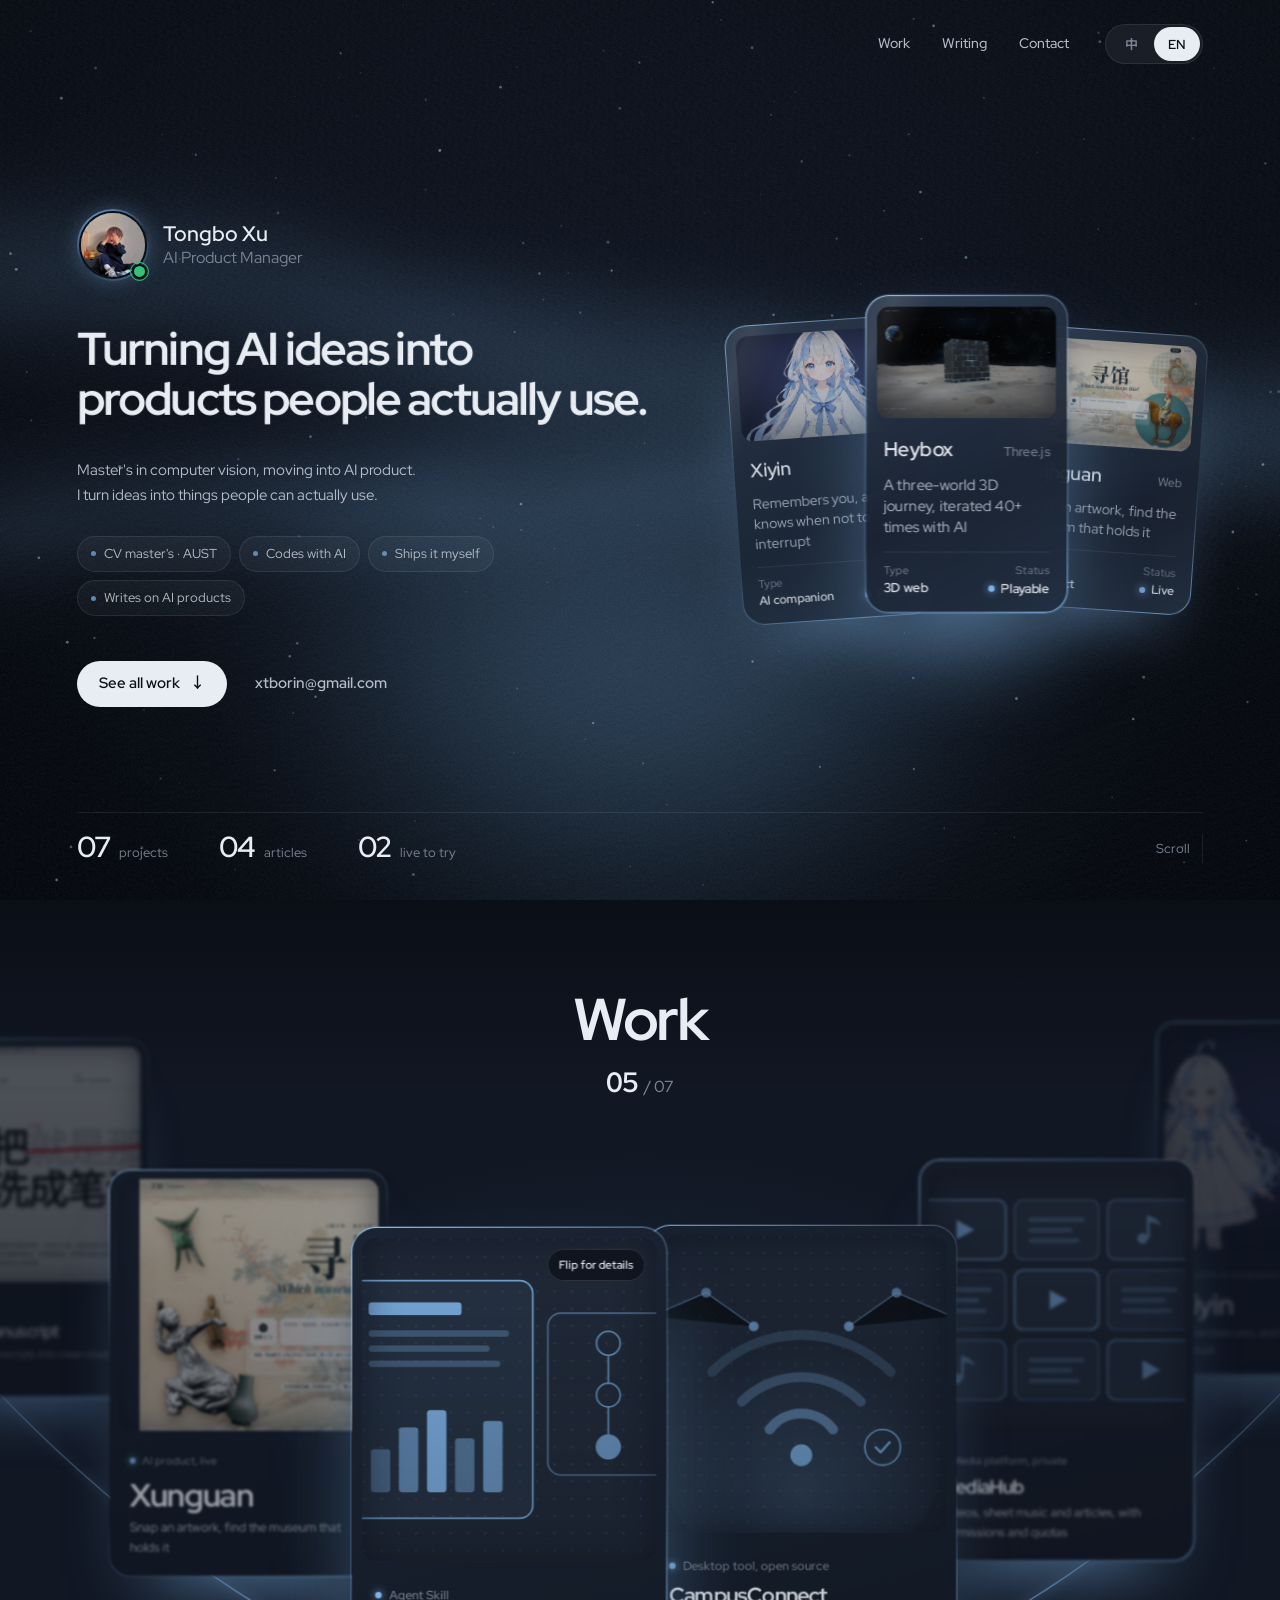
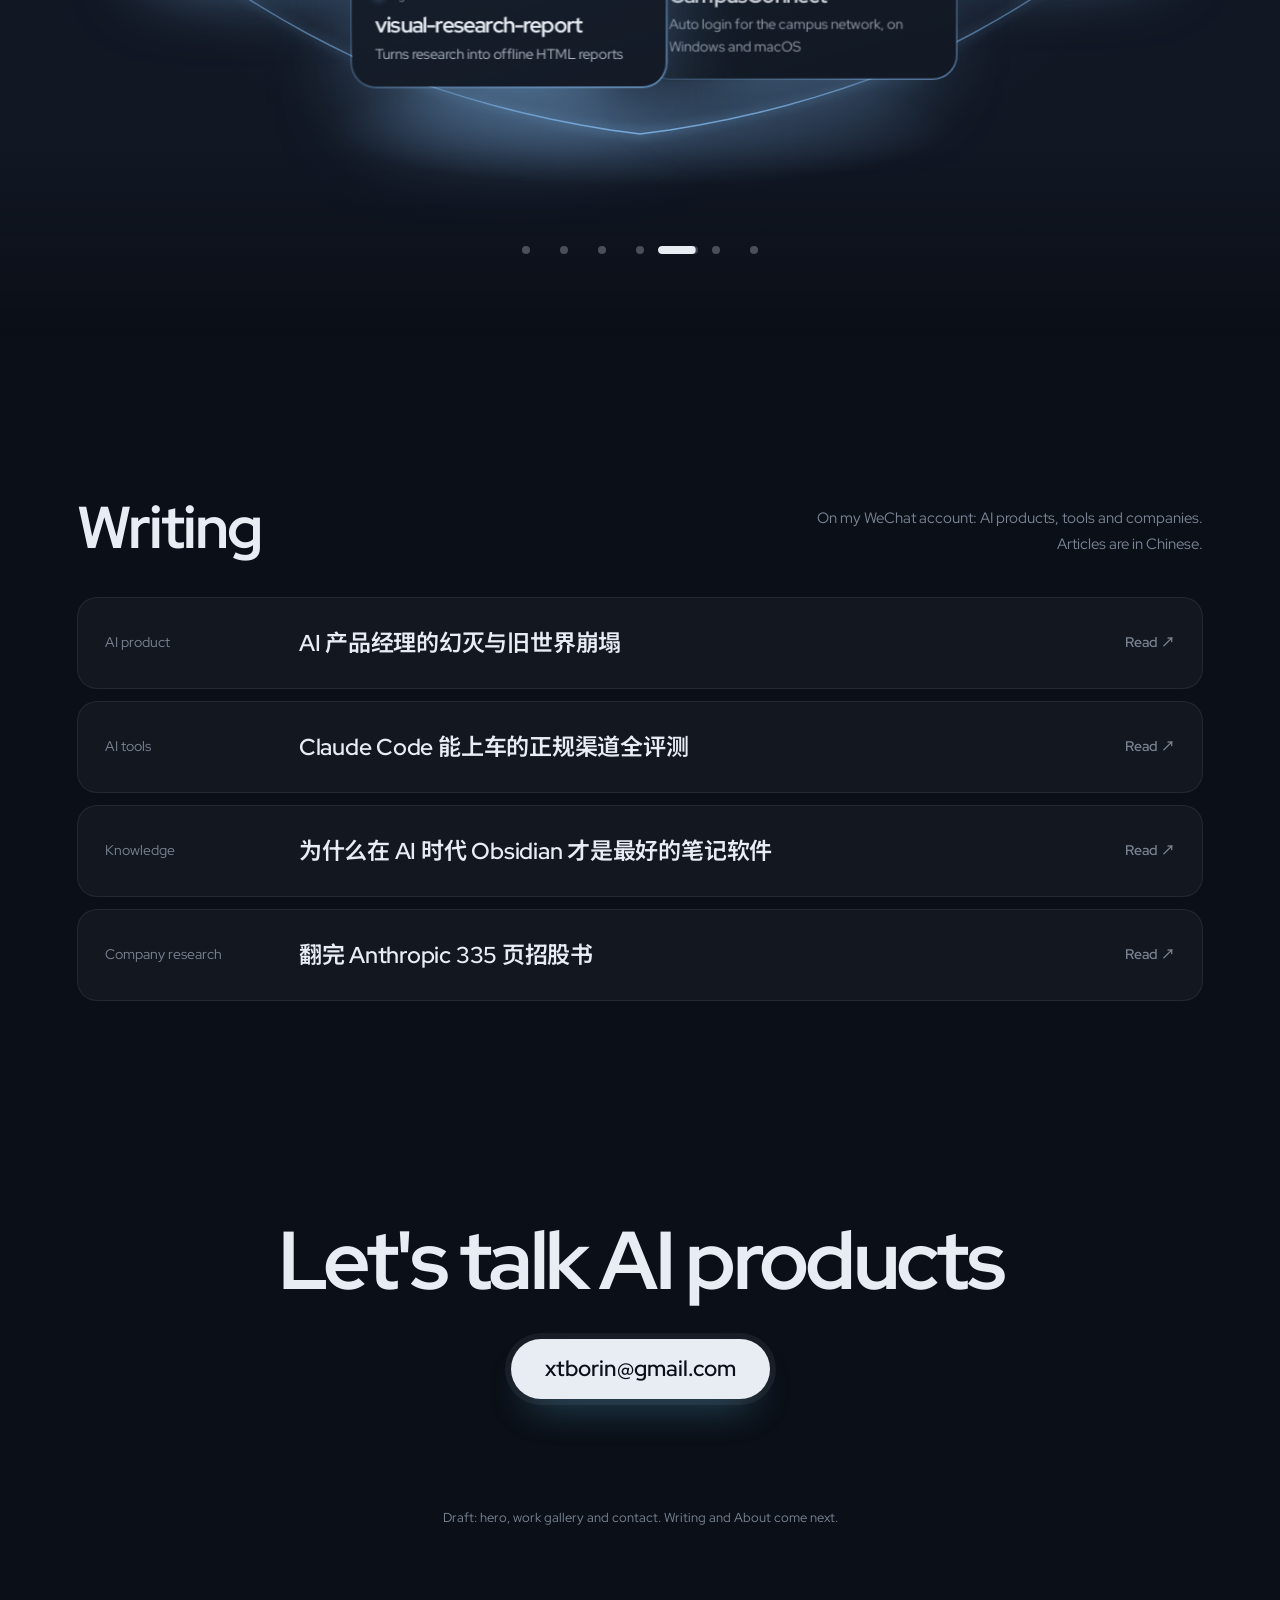
==== commit 76e3e0d8: "Default personal website to English" ====
--- a/index.html
+++ b/index.html
@@ -1,5 +1,5 @@
 <!doctype html>
-<html lang="zh-CN" data-lang="zh">
+<html lang="en" data-lang="en">
 <head>
   <meta charset="UTF-8">
   <meta name="viewport" content="width=device-width, initial-scale=1">
@@ -11,7 +11,7 @@
     (function () {
       var q = new URLSearchParams(location.search).get('lang'), saved = null;
       try { saved = localStorage.getItem('lang'); } catch (e) {}
-      var lang = (q || saved) === 'en' ? 'en' : 'zh';
+      var lang = q === 'en' || q === 'zh' ? q : saved === 'zh' ? 'zh' : 'en';
       document.documentElement.dataset.lang = lang;
       document.documentElement.lang = lang === 'en' ? 'en' : 'zh-CN';
     })();
@@ -31,8 +31,8 @@
     </nav>
     <div class="lang" role="group" aria-label="语言 / Language">
       <span class="lang-thumb" aria-hidden="true"></span>
-      <button type="button" data-set-lang="zh" aria-pressed="true">中</button>
-      <button type="button" data-set-lang="en" aria-pressed="false">EN</button>
+      <button type="button" data-set-lang="zh" aria-pressed="false">中</button>
+      <button type="button" data-set-lang="en" aria-pressed="true">EN</button>
     </div>
   </header>
 
